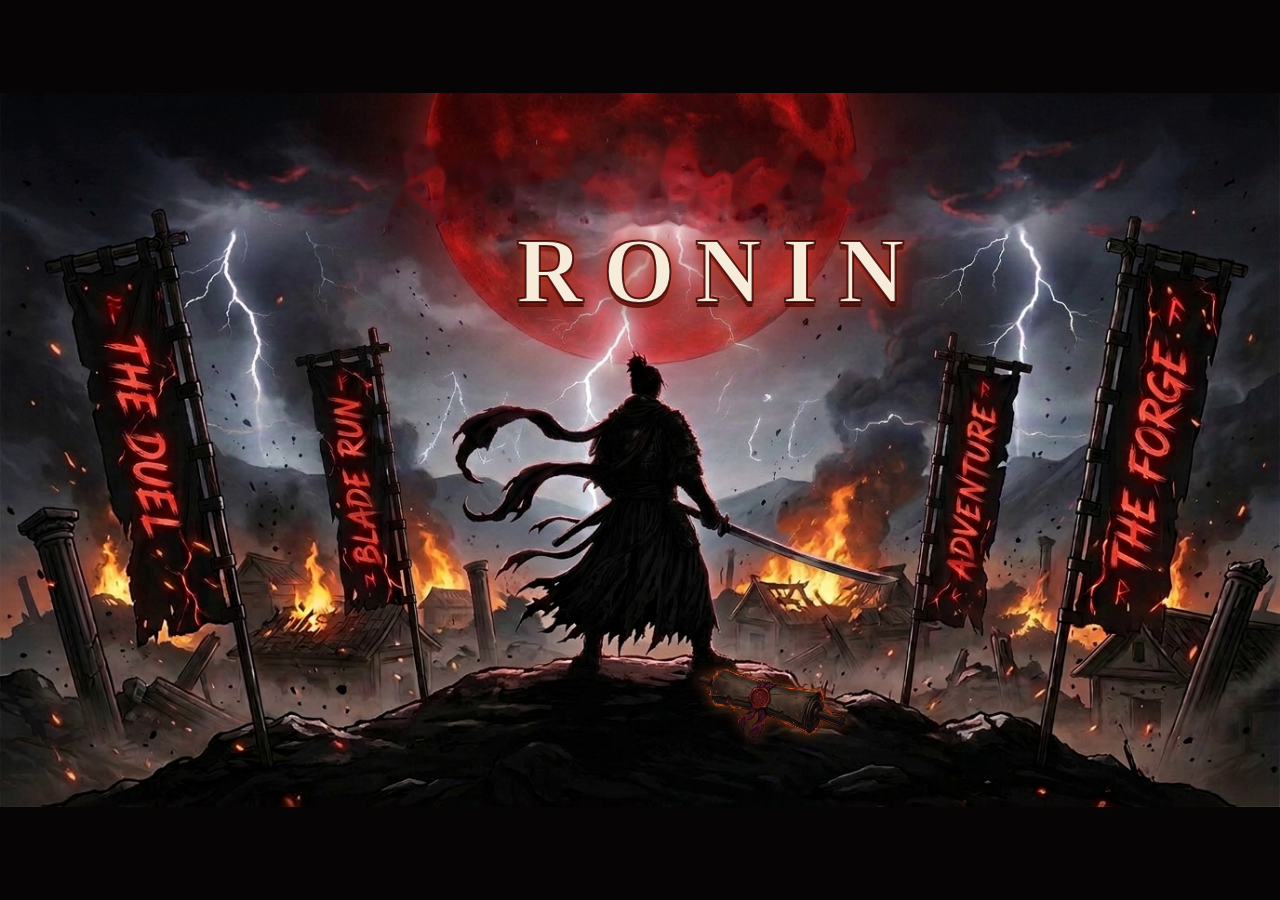
==== index.html @ da389094 "RONIN ARCADE - one website, four games, one comic, one clan Co-Authored-By: Claude Fable 5 <noreply@" ====
<!DOCTYPE html>
<html lang="en">
<head>
<meta charset="UTF-8">
<meta name="viewport" content="width=device-width, initial-scale=1.0, viewport-fit=cover">
<title>RONIN ARCADE</title>
<meta name="theme-color" content="#070405">
<link rel="icon" href="data:image/svg+xml,%3Csvg xmlns='http://www.w3.org/2000/svg' viewBox='0 0 16 16'%3E%3Ccircle cx='8' cy='8' r='7' fill='%23a01818'/%3E%3C/svg%3E">
<style>
  * { margin:0; padding:0; box-sizing:border-box; }
  html, body { width:100%; height:100%; background:#070405; overflow:hidden; }
  body { font-family:"Yu Mincho","Hiragino Mincho ProN",Georgia,serif; }

  /* stage keeps the art's 1376:768 aspect, letterboxed on any screen / iframe */
  #wrap { position:absolute; inset:0; display:flex; align-items:center; justify-content:center; }
  #hub {
    position:relative; aspect-ratio:1376/768;
    width:min(100vw, calc(100vh * 1376 / 768));
  }
  #hub img.art { position:absolute; inset:0; width:100%; height:100%; display:block; user-select:none; -webkit-user-drag:none; }

  /* storm flicker on the whole scene */
  @keyframes flicker { 0%,93%,97%,100% { filter:brightness(1); } 94%,96% { filter:brightness(1.35) saturate(1.1); } }
  #hub img.art { animation:flicker 9s infinite; }
  @media (prefers-reduced-motion: reduce) { #hub img.art { animation:none; } }

  /* the name, burned into the blood moon */
  #title {
    position:absolute; left:56.3%; top:25%; transform:translate(-50%,-50%);
    font-family:"Yu Mincho","Hiragino Mincho ProN",Georgia,serif;
    font-size:clamp(34px, 7.2vw, 110px); font-weight:900; letter-spacing:.22em;
    color:#f7ecd9; -webkit-text-stroke:2px rgba(60,4,4,.85); pointer-events:none;
    text-shadow:
      0 0 18px rgba(255,80,50,.85),
      0 0 46px rgba(200,30,20,.7),
      0 5px 0 rgba(40,2,2,.9),
      0 8px 22px rgba(0,0,0,.9);
    animation:titlePulse 4.5s ease-in-out infinite;
  }
  @keyframes titlePulse {
    0%,100% { text-shadow:0 0 18px rgba(255,80,50,.85), 0 0 46px rgba(200,30,20,.7), 0 5px 0 rgba(40,2,2,.9), 0 8px 22px rgba(0,0,0,.9); }
    50% { text-shadow:0 0 26px rgba(255,110,70,1), 0 0 70px rgba(220,40,25,.9), 0 5px 0 rgba(40,2,2,.9), 0 8px 22px rgba(0,0,0,.9); }
  }
  /* banner doors */
  .door { position:absolute; display:block; cursor:pointer; border-radius:6px; outline:none; }
  .door:hover, .door:focus-visible {
    box-shadow:0 0 0 1px rgba(200,30,30,.55), 0 0 34px 6px rgba(200,30,30,.38), inset 0 0 26px rgba(200,30,30,.22);
    background:rgba(200,30,30,.06);
  }
  .door .tag {
    position:absolute; left:50%; bottom:-8%; transform:translateX(-50%) scale(.92);
    white-space:nowrap; color:#e8d9c8; background:rgba(7,4,5,.85);
    border:1px solid rgba(200,40,40,.5); border-radius:3px;
    padding:4px 10px; font-size:clamp(9px, 1.3vw, 14px); letter-spacing:.22em;
    opacity:0; transition:opacity .18s, transform .18s; pointer-events:none;
  }
  .door:hover .tag, .door:focus-visible .tag { opacity:1; transform:translateX(-50%) scale(1); }

  #dDuel  { left:3.6%;  top:19%;   width:12.0%; height:55%; }
  #dRun   { left:22.0%; top:33.5%; width:10.6%; height:41%; }
  #dAdv   { left:71.8%; top:34.5%; width:8.9%;  height:42%; }
  #dForge { left:85.0%; top:18%;   width:12.0%; height:57%; }

  /* the scroll resting on the stones — the comic */
  #dComic { left:54.5%; top:77.5%; width:11.5%; height:16%; }
  #dComic img.scroll { width:100%; height:100%; object-fit:contain; display:block; filter:drop-shadow(0 0 7px rgba(255,120,60,.45)); animation:scrollGlow 3.2s ease-in-out infinite; }
  @keyframes scrollGlow { 0%,100% { filter:drop-shadow(0 0 5px rgba(255,110,55,.4)); } 50% { filter:drop-shadow(0 0 14px rgba(255,130,65,.8)); } }

  /* coming-soon seal */
  #veil {
    position:absolute; inset:0; display:none; align-items:center; justify-content:center;
    background:rgba(4,2,3,.78); z-index:50; backdrop-filter:blur(2px);
  }
  #veil.show { display:flex; }
  #seal {
    text-align:center; color:#e8d9c8; transform:rotate(-4deg);
  }
  #seal .stamp {
    display:inline-block; border:3px solid #a01818; color:#c92222; border-radius:6px;
    padding:12px 26px; font-size:clamp(22px, 4.5vw, 46px); font-weight:700; letter-spacing:.28em;
    text-shadow:0 0 18px rgba(200,30,30,.4); box-shadow:0 0 30px rgba(160,20,20,.35), inset 0 0 22px rgba(160,20,20,.25);
    background:rgba(20,6,6,.55);
  }
  #seal .which { margin-top:14px; font-size:clamp(12px, 1.8vw, 18px); letter-spacing:.3em; color:#b9a695; }
  #seal .hint  { margin-top:8px; font-size:clamp(10px, 1.3vw, 13px); color:#7d6f63; letter-spacing:.12em; }
</style>
</head>
<body>
<div id="wrap">
  <div id="hub">
    <img class="art" src="assets/hub.png" alt="RONIN ARCADE — a lone ronin overlooks a burning village beneath a blood moon"
         onerror="this.onerror=null;this.src='https://v3b.fal.media/files/b/0aa701ac/OES9SbG3elxEWYutFSn7E_arcade-hub.png';">

    <div id="title" aria-hidden="true">RONIN</div>
    <a class="door" id="dDuel" href="duel/" aria-label="Play THE DUEL"><span class="tag">ENTER — THE DUEL</span></a>
    <a class="door" id="dRun"   href="run/" aria-label="Play BLADE RUN"><span class="tag">ENTER — BLADE RUN</span></a>
    <a class="door" id="dAdv"   href="adventure/" aria-label="Play ADVENTURE"><span class="tag">ENTER — ADVENTURE</span></a>
    <a class="door" id="dForge" href="forge/" aria-label="Open THE FORGE"><span class="tag">ENTER — THE FORGE</span></a>
    <a class="door" id="dComic" href="comic/" aria-label="Read the comic — The First Blood">
      <img class="scroll" src="assets/scroll.webp" alt="">
      <span class="tag">READ — THE FIRST BLOOD</span>
    </a>

    <div id="veil" role="dialog" aria-modal="true">
      <div id="seal">
        <div class="stamp">COMING SOON</div>
        <div class="which"></div>
        <div class="hint">— tap anywhere to return —</div>
      </div>
    </div>
  </div>
</div>
<script>
  const veil = document.getElementById('veil');
  const which = veil.querySelector('.which');
  document.querySelectorAll('.door[data-soon]').forEach(d => {
    d.addEventListener('click', e => {
      e.preventDefault();
      which.textContent = d.dataset.soon;
      veil.classList.add('show');
    });
  });
  veil.addEventListener('click', () => veil.classList.remove('show'));
  addEventListener('keydown', e => { if (e.key === 'Escape') veil.classList.remove('show'); });
</script>
</body>
</html>
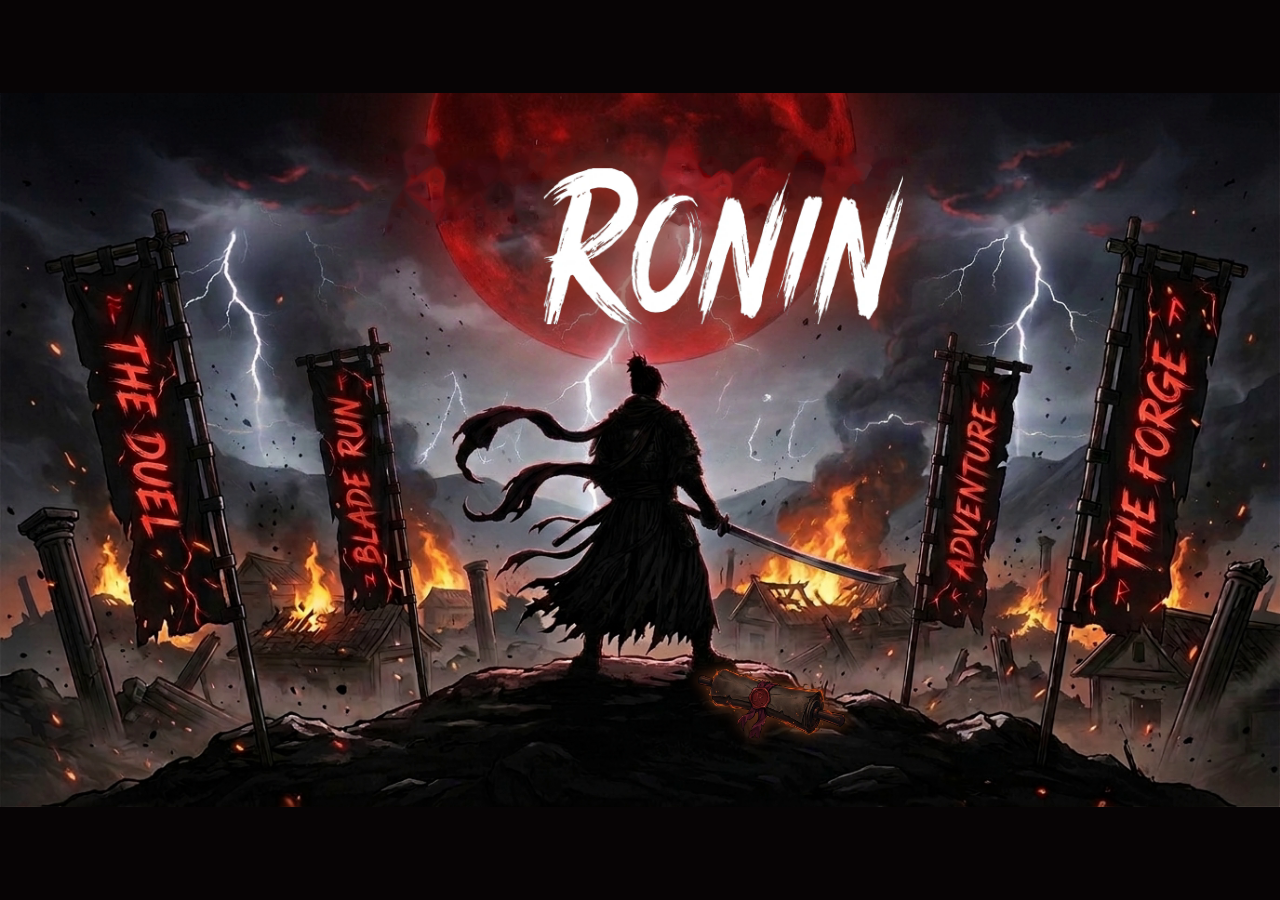
==== commit 61b74cf1: "Final site state: option-2 title, blood-moon comic, R-seal scroll + handoff docs Co-Authored-By: Cla" ====
--- a/index.html
+++ b/index.html
@@ -24,22 +24,17 @@
   #hub img.art { animation:flicker 9s infinite; }
   @media (prefers-reduced-motion: reduce) { #hub img.art { animation:none; } }
 
-  /* the name, burned into the blood moon */
+  /* the name, in its original brush strokes, centered in the blood moon */
   #title {
-    position:absolute; left:56.3%; top:25%; transform:translate(-50%,-50%);
-    font-family:"Yu Mincho","Hiragino Mincho ProN",Georgia,serif;
-    font-size:clamp(34px, 7.2vw, 110px); font-weight:900; letter-spacing:.22em;
-    color:#f7ecd9; -webkit-text-stroke:2px rgba(60,4,4,.85); pointer-events:none;
-    text-shadow:
-      0 0 18px rgba(255,80,50,.85),
-      0 0 46px rgba(200,30,20,.7),
-      0 5px 0 rgba(40,2,2,.9),
-      0 8px 22px rgba(0,0,0,.9);
+    position:absolute; left:56.5%; top:21.5%; transform:translate(-50%,-50%);
+    width:28%; pointer-events:none;
+    filter:drop-shadow(0 0 16px rgba(255,80,50,.65)) drop-shadow(0 6px 16px rgba(0,0,0,.85));
     animation:titlePulse 4.5s ease-in-out infinite;
   }
+  #title img { width:100%; display:block; }
   @keyframes titlePulse {
-    0%,100% { text-shadow:0 0 18px rgba(255,80,50,.85), 0 0 46px rgba(200,30,20,.7), 0 5px 0 rgba(40,2,2,.9), 0 8px 22px rgba(0,0,0,.9); }
-    50% { text-shadow:0 0 26px rgba(255,110,70,1), 0 0 70px rgba(220,40,25,.9), 0 5px 0 rgba(40,2,2,.9), 0 8px 22px rgba(0,0,0,.9); }
+    0%,100% { filter:drop-shadow(0 0 14px rgba(255,80,50,.6)) drop-shadow(0 6px 16px rgba(0,0,0,.85)); }
+    50% { filter:drop-shadow(0 0 26px rgba(255,110,70,.95)) drop-shadow(0 6px 16px rgba(0,0,0,.85)); }
   }
   /* banner doors */
   .door { position:absolute; display:block; cursor:pointer; border-radius:6px; outline:none; }
@@ -91,7 +86,7 @@
     <img class="art" src="assets/hub.png" alt="RONIN ARCADE — a lone ronin overlooks a burning village beneath a blood moon"
          onerror="this.onerror=null;this.src='https://v3b.fal.media/files/b/0aa701ac/OES9SbG3elxEWYutFSn7E_arcade-hub.png';">
 
-    <div id="title" aria-hidden="true">RONIN</div>
+    <div id="title" aria-hidden="true"><img src="assets/title-ronin.webp" alt="RONIN"></div>
     <a class="door" id="dDuel" href="duel/" aria-label="Play THE DUEL"><span class="tag">ENTER — THE DUEL</span></a>
     <a class="door" id="dRun"   href="run/" aria-label="Play BLADE RUN"><span class="tag">ENTER — BLADE RUN</span></a>
     <a class="door" id="dAdv"   href="adventure/" aria-label="Play ADVENTURE"><span class="tag">ENTER — ADVENTURE</span></a>
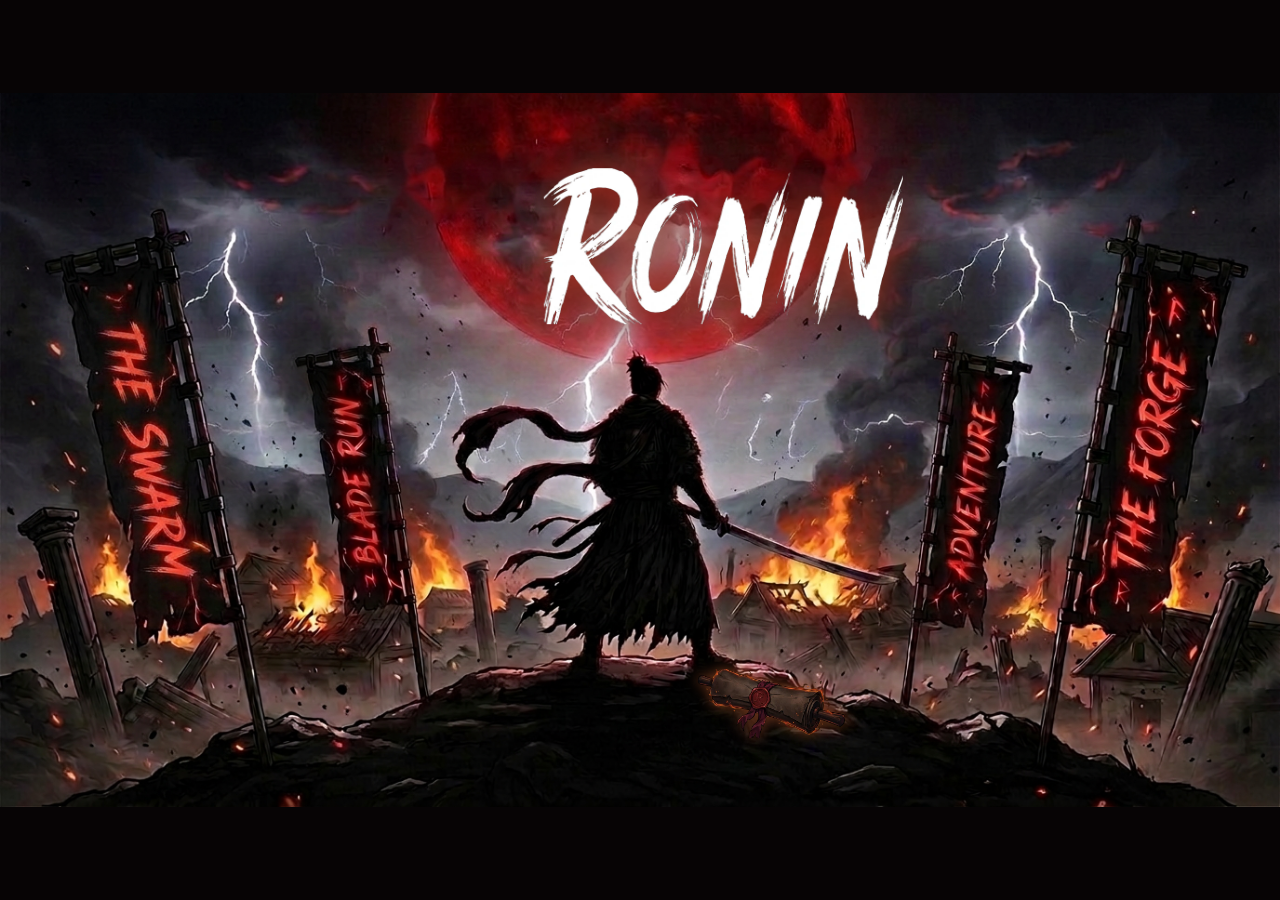
==== commit 79ec2b0e: "THE SWARM replaces THE DUEL; docs updated for the new game Co-Authored-By: Claude Opus 5 <noreply@an" ====
--- a/index.html
+++ b/index.html
@@ -51,7 +51,7 @@
   }
   .door:hover .tag, .door:focus-visible .tag { opacity:1; transform:translateX(-50%) scale(1); }
 
-  #dDuel  { left:3.6%;  top:19%;   width:12.0%; height:55%; }
+  #dSwarm  { left:3.6%;  top:19%;   width:12.0%; height:55%; }
   #dRun   { left:22.0%; top:33.5%; width:10.6%; height:41%; }
   #dAdv   { left:71.8%; top:34.5%; width:8.9%;  height:42%; }
   #dForge { left:85.0%; top:18%;   width:12.0%; height:57%; }
@@ -83,11 +83,10 @@
 <body>
 <div id="wrap">
   <div id="hub">
-    <img class="art" src="assets/hub.png" alt="RONIN ARCADE — a lone ronin overlooks a burning village beneath a blood moon"
-         onerror="this.onerror=null;this.src='https://v3b.fal.media/files/b/0aa701ac/OES9SbG3elxEWYutFSn7E_arcade-hub.png';">
+    <img class="art" src="assets/hub.png" alt="RONIN ARCADE — a lone ronin overlooks a burning village beneath a blood moon">
 
     <div id="title" aria-hidden="true"><img src="assets/title-ronin.webp" alt="RONIN"></div>
-    <a class="door" id="dDuel" href="duel/" aria-label="Play THE DUEL"><span class="tag">ENTER — THE DUEL</span></a>
+    <a class="door" id="dSwarm" href="swarm/" aria-label="Play THE SWARM"><span class="tag">STAND — THE SWARM</span></a>
     <a class="door" id="dRun"   href="run/" aria-label="Play BLADE RUN"><span class="tag">ENTER — BLADE RUN</span></a>
     <a class="door" id="dAdv"   href="adventure/" aria-label="Play ADVENTURE"><span class="tag">ENTER — ADVENTURE</span></a>
     <a class="door" id="dForge" href="forge/" aria-label="Open THE FORGE"><span class="tag">ENTER — THE FORGE</span></a>
